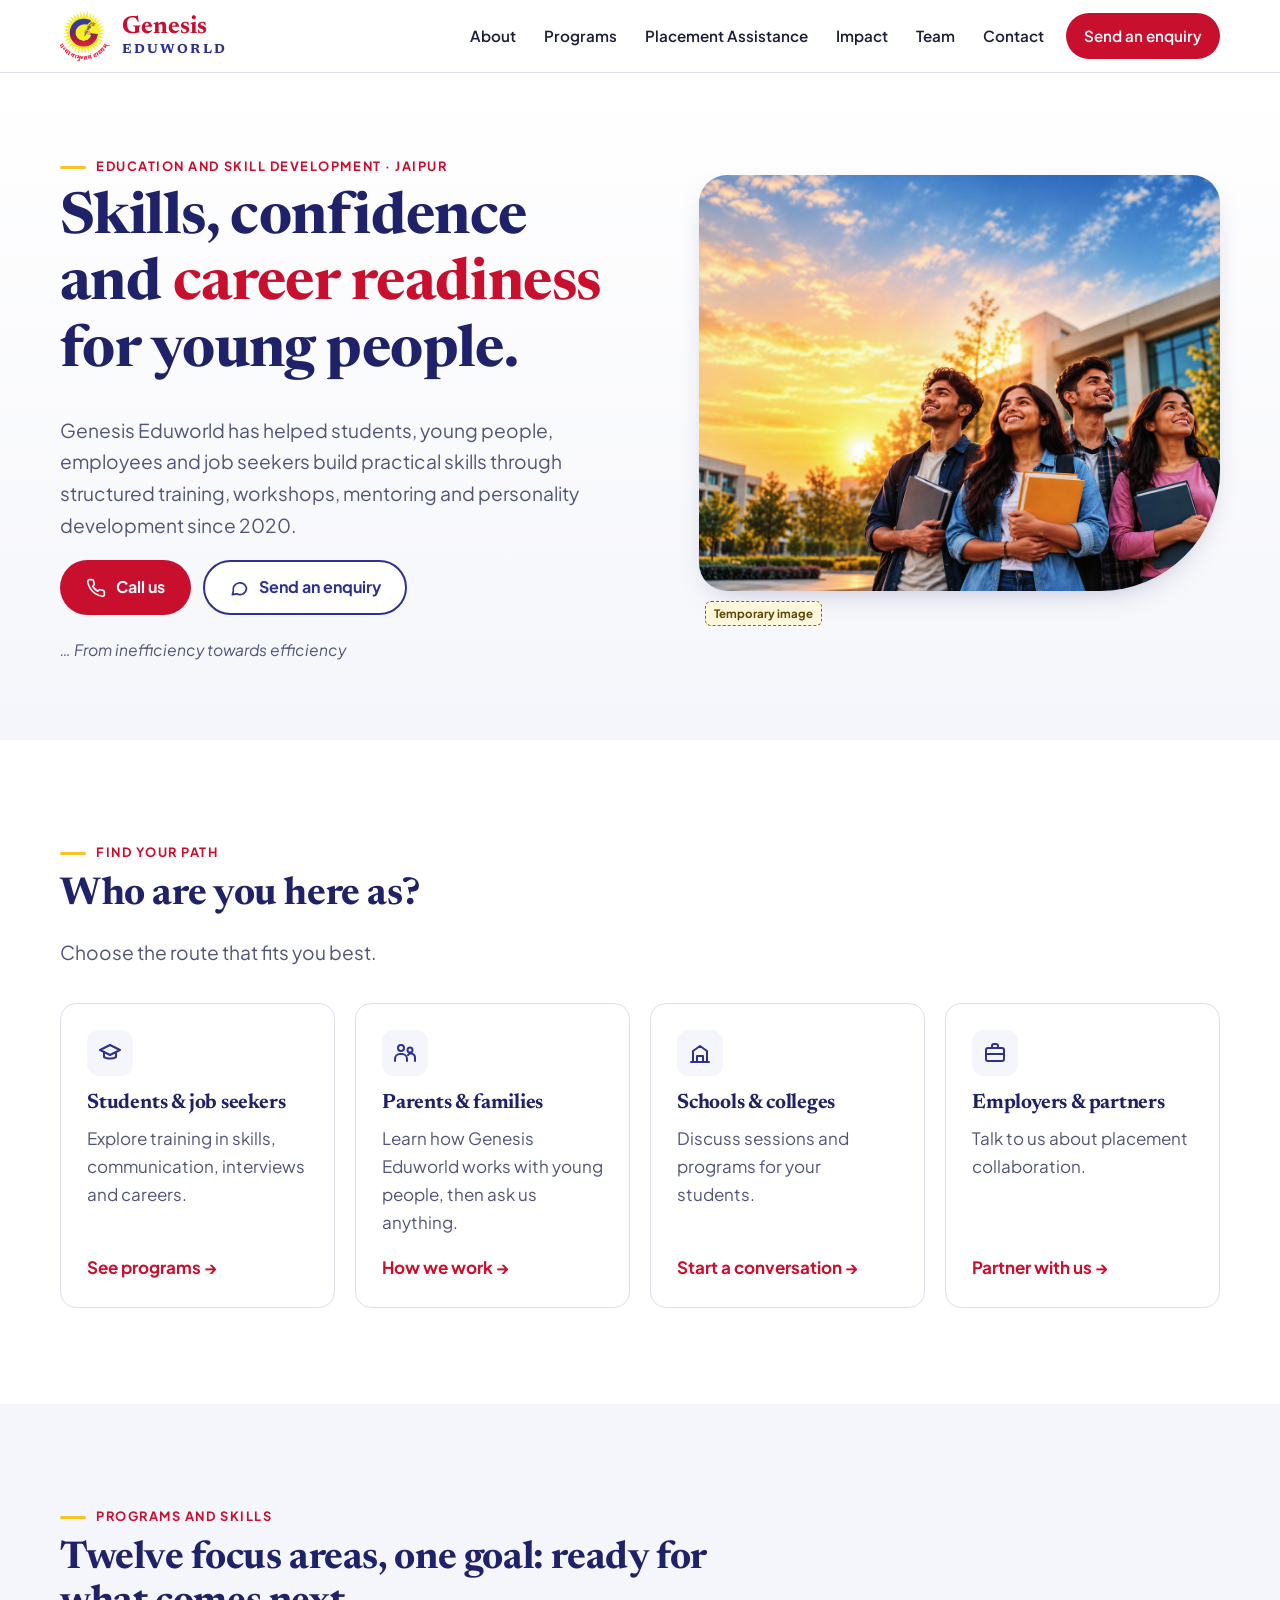
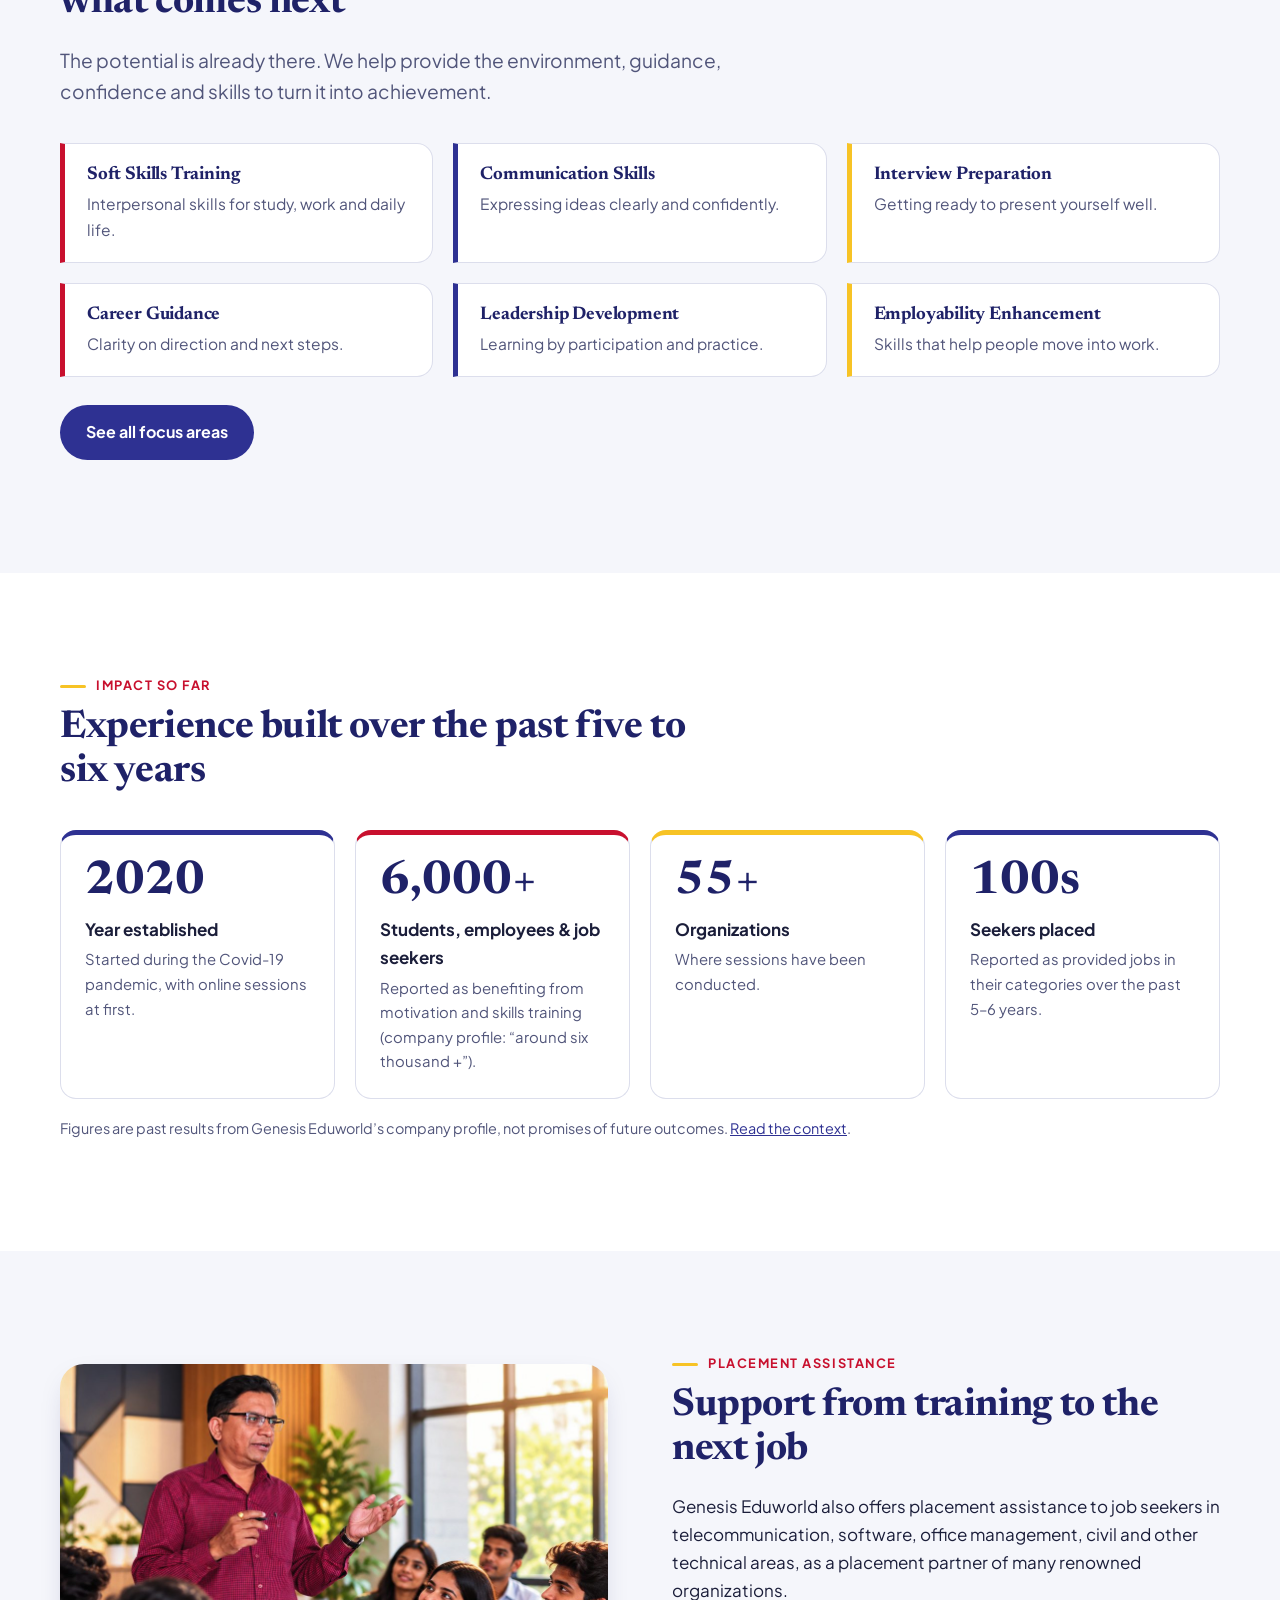
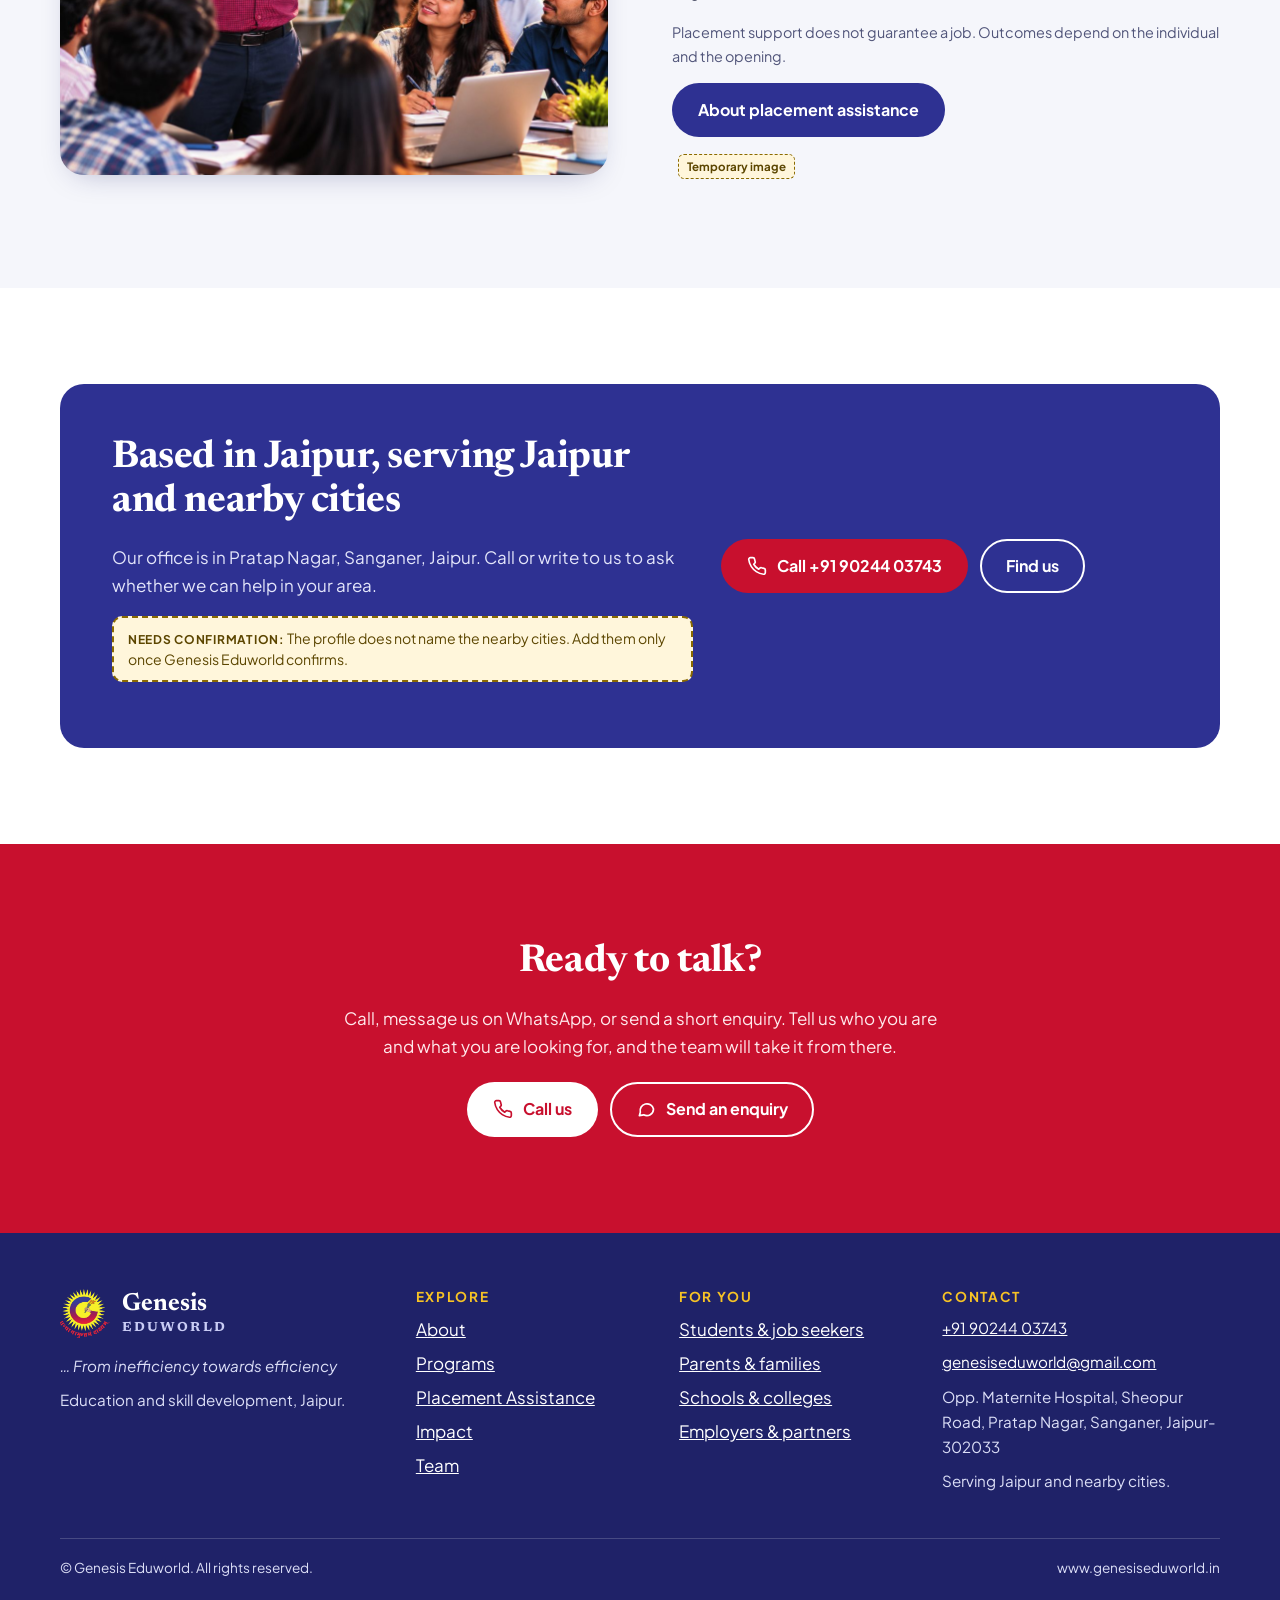
==== index.html @ 2083a204 "Add files via upload" ====
<!doctype html>
<html lang="en">
<head>
<meta charset="utf-8">
<meta name="viewport" content="width=device-width,initial-scale=1">
<title>Genesis Eduworld — Education and skill development in Jaipur</title>
<meta name="description" content="Genesis Eduworld offers skill development, soft skills, career guidance and placement assistance for students and job seekers in Jaipur and nearby cities.">
<meta name="theme-color" content="#2E3192">
<link rel="icon" href="assets/favicon.png">
<link rel="preconnect" href="https://fonts.googleapis.com"><link rel="preconnect" href="https://fonts.gstatic.com" crossorigin>
<link href="https://fonts.googleapis.com/css2?family=Newsreader:opsz,wght@6..72,600;6..72,700&family=Plus+Jakarta+Sans:wght@400;500;600;700&display=swap" rel="stylesheet">
<link rel="stylesheet" href="css/style.css">
</head>
<body>
<a class="skip" href="#main">Skip to main content</a>
<header class="site-header">
<div class="wrap bar">
<a class="brand" href="index.html" aria-label="Genesis Eduworld, home"><img src="assets/logo-sm.png" width="50" height="50" alt=""><span class="brand-text"><b>Genesis</b><span>EDUWORLD</span></span></a>
<button class="menu-btn" type="button" aria-expanded="false" aria-controls="site-nav"><span class="bars" aria-hidden="true"></span><span class="lbl">Menu</span></button>
<nav class="nav" id="site-nav" aria-label="Main"><ul><li><a href="about.html">About</a></li><li><a href="programs.html">Programs</a></li><li><a href="placement.html">Placement Assistance</a></li><li><a href="impact.html">Impact</a></li><li><a href="team.html">Team</a></li><li><a href="contact.html">Contact</a></li><li class="nav-cta"><a href="contact.html#enquiry">Send an enquiry</a></li></ul></nav>
</div>
</header>
<main id="main">

<section class="hero"><div class="wrap hero-grid">
<div>
<span class="eyebrow">Education and skill development · Jaipur</span>
<h1>Skills, confidence and <em>career readiness</em> for young people.</h1>
<p class="lead">Genesis Eduworld has helped students, young people, employees and job seekers build practical skills through structured training, workshops, mentoring and personality development since 2020.</p>
<div class="actions"><a class="btn btn-primary" href="tel:+919024403743"><svg viewBox="0 0 24 24" fill="none" stroke="currentColor" stroke-width="2" stroke-linecap="round" stroke-linejoin="round" aria-hidden="true"><path d="M22 16.9v3a2 2 0 0 1-2.2 2 19.8 19.8 0 0 1-8.6-3.1 19.5 19.5 0 0 1-6-6A19.8 19.8 0 0 1 2.1 4.2 2 2 0 0 1 4.1 2h3a2 2 0 0 1 2 1.7c.1 1 .4 1.9.7 2.8a2 2 0 0 1-.5 2.1L8.1 9.9a16 16 0 0 0 6 6l1.3-1.3a2 2 0 0 1 2.1-.4c.9.3 1.8.6 2.8.7a2 2 0 0 1 1.7 2z"/></svg>Call us</a><a class="btn btn-wa" data-whatsapp hidden href="#"><svg viewBox="0 0 24 24" fill="none" stroke="currentColor" stroke-width="2" stroke-linecap="round" stroke-linejoin="round" aria-hidden="true"><path d="M3 21l1.7-5.1A8.5 8.5 0 1 1 8 19.3L3 21z"/><path d="M9 10c0 3 2.5 5 5 5l1.2-1.4-2-1-.8.8c-.9-.4-1.6-1.100-2-2l.8-.8-1-2z"/></svg>WhatsApp us</a><a class="btn btn-outline" href="contact.html#enquiry"><svg viewBox="0 0 24 24" fill="none" stroke="currentColor" stroke-width="2" stroke-linecap="round" stroke-linejoin="round" aria-hidden="true"><path d="M21 12a8 8 0 0 1-11.800 7L4 20l1.200-4.200A8 8 0 1 1 21 12z"/></svg>Send an enquiry</a></div>
<p class="tagline">… From inefficiency towards efficiency</p>
</div>
<div class="hero-photo"><img src="assets/hero-students.jpg" width="1200" height="960" alt="Four smiling students holding books and looking ahead in warm evening light outside a campus building." fetchpriority="high">
<p class="photo-note"><span class="tag-temp">Temporary image</span></p></div>
</div></section>

<section aria-labelledby="path-h"><div class="wrap">
<div class="sec-head"><span class="eyebrow">Find your path</span><h2 id="path-h">Who are you here as?</h2><p class="lead">Choose the route that fits you best.</p></div>
<div class="grid g4">
<a class="card path" href="programs.html"><span class="ico"><svg viewBox="0 0 24 24" fill="none" stroke="currentColor" stroke-width="2" stroke-linecap="round" stroke-linejoin="round" aria-hidden="true"><path d="m2 9 10-5 10 5-10 5z"/><path d="M6 11v5c2 2 10 2 12 0v-5"/></svg></span><h3>Students &amp; job seekers</h3><p>Explore training in skills, communication, interviews and careers.</p><span class="go">See programs →</span></a>
<a class="card path" href="about.html"><span class="ico"><svg viewBox="0 0 24 24" fill="none" stroke="currentColor" stroke-width="2" stroke-linecap="round" stroke-linejoin="round" aria-hidden="true"><circle cx="8" cy="7" r="3"/><circle cx="17" cy="9" r="2.500"/><path d="M2 20v-2a5 5 0 0 1 5-5h2a5 5 0 0 1 5 5v2M15 14a4 4 0 0 1 7 3v3"/></svg></span><h3>Parents &amp; families</h3><p>Learn how Genesis Eduworld works with young people, then ask us anything.</p><span class="go">How we work →</span></a>
<a class="card path" href="contact.html?as=institution#enquiry"><span class="ico"><svg viewBox="0 0 24 24" fill="none" stroke="currentColor" stroke-width="2" stroke-linecap="round" stroke-linejoin="round" aria-hidden="true"><path d="M3 21h18M5 21V10l7-5 7 5v11M9 21v-6h6v6"/></svg></span><h3>Schools &amp; colleges</h3><p>Discuss sessions and programs for your students.</p><span class="go">Start a conversation →</span></a>
<a class="card path" href="placement.html#employers"><span class="ico"><svg viewBox="0 0 24 24" fill="none" stroke="currentColor" stroke-width="2" stroke-linecap="round" stroke-linejoin="round" aria-hidden="true"><rect x="3" y="7" width="18" height="13" rx="2"/><path d="M9 7V5a2 2 0 0 1 2-2h2a2 2 0 0 1 2 2v2M3 13h18"/></svg></span><h3>Employers &amp; partners</h3><p>Talk to us about placement collaboration.</p><span class="go">Partner with us →</span></a>
</div></div></section>

<section class="tint" aria-labelledby="focus-h"><div class="wrap">
<div class="sec-head"><span class="eyebrow">Programs and skills</span><h2 id="focus-h">Twelve focus areas, one goal: ready for what comes next</h2><p class="lead">The potential is already there. We help provide the environment, guidance, confidence and skills to turn it into achievement.</p></div>
<div class="grid g3">
<div class="focus-tile"><h3>Soft Skills Training</h3><p>Interpersonal skills for study, work and daily life.</p></div>
<div class="focus-tile"><h3>Communication Skills</h3><p>Expressing ideas clearly and confidently.</p></div>
<div class="focus-tile"><h3>Interview Preparation</h3><p>Getting ready to present yourself well.</p></div>
<div class="focus-tile"><h3>Career Guidance</h3><p>Clarity on direction and next steps.</p></div>
<div class="focus-tile"><h3>Leadership Development</h3><p>Learning by participation and practice.</p></div>
<div class="focus-tile"><h3>Employability Enhancement</h3><p>Skills that help people move into work.</p></div>
</div>
<p style="margin-top:28px"><a class="btn btn-blue" href="programs.html">See all focus areas</a></p>
</div></section>

<section aria-labelledby="imp-h"><div class="wrap">
<div class="sec-head"><span class="eyebrow">Impact so far</span><h2 id="imp-h">Experience built over the past five to six years</h2></div>
<div class="stats">
<div class="stat"><div class="num">2020</div><p class="lbl">Year established</p><p class="ctx">Started during the Covid-19 pandemic, with online sessions at first.</p></div>
<div class="stat"><div class="num">6,000+</div><p class="lbl">Students, employees &amp; job seekers</p><p class="ctx">Reported as benefiting from motivation and skills training (company profile: “around six thousand +”).</p></div>
<div class="stat"><div class="num">55+</div><p class="lbl">Organizations</p><p class="ctx">Where sessions have been conducted.</p></div>
<div class="stat"><div class="num">100s</div><p class="lbl">Seekers placed</p><p class="ctx">Reported as provided jobs in their categories over the past 5–6 years.</p></div>
</div>
<p class="fine" style="margin-top:18px">Figures are past results from Genesis Eduworld’s company profile, not promises of future outcomes. <a href="impact.html">Read the context</a>.</p>
</div></section>

<section class="tint" aria-labelledby="pl-h"><div class="wrap split">
<img src="assets/workshop.jpg" width="1100" height="1100" style="aspect-ratio:4/3" loading="lazy" alt="A trainer in a maroon shirt speaking to a seated group of students working on laptops and notebooks during a workshop.">
<div><span class="eyebrow">Placement assistance</span><h2 id="pl-h">Support from training to the next job</h2>
<p>Genesis Eduworld also offers placement assistance to job seekers in telecommunication, software, office management, civil and other technical areas, as a placement partner of many renowned organizations.</p>
<p class="fine">Placement support does not guarantee a job. Outcomes depend on the individual and the opening.</p>
<p><a class="btn btn-blue" href="placement.html">About placement assistance</a> </p>
<p class="photo-note"><span class="tag-temp">Temporary image</span></p></div>
</div></section>

<section aria-labelledby="area-h"><div class="wrap"><div class="band">
<div><h2 id="area-h">Based in Jaipur, serving Jaipur and nearby cities</h2><p>Our office is in Pratap Nagar, Sanganer, Jaipur. Call or write to us to ask whether we can help in your area.</p>
<p class="flag" role="note"><b>Needs confirmation:</b> The profile does not name the nearby cities. Add them only once Genesis Eduworld confirms.</p></div>
<div class="actions"><a class="btn btn-primary" href="tel:+919024403743"><svg viewBox="0 0 24 24" fill="none" stroke="currentColor" stroke-width="2" stroke-linecap="round" stroke-linejoin="round" aria-hidden="true"><path d="M22 16.9v3a2 2 0 0 1-2.2 2 19.8 19.8 0 0 1-8.6-3.1 19.5 19.5 0 0 1-6-6A19.8 19.8 0 0 1 2.1 4.2 2 2 0 0 1 4.1 2h3a2 2 0 0 1 2 1.7c.1 1 .4 1.9.7 2.8a2 2 0 0 1-.5 2.1L8.1 9.9a16 16 0 0 0 6 6l1.3-1.3a2 2 0 0 1 2.1-.4c.9.3 1.8.6 2.8.7a2 2 0 0 1 1.7 2z"/></svg>Call +91 90244 03743</a><a class="btn btn-outline" style="background:transparent;color:#fff;border-color:#fff" href="contact.html">Find us</a></div>
</div></div></section>
<section class="cta" aria-labelledby="cta-h"><div class="wrap"><h2 id="cta-h">Ready to talk?</h2><p>Call, message us on WhatsApp, or send a short enquiry. Tell us who you are and what you are looking for, and the team will take it from there.</p>
<div class="actions"><a class="btn btn-primary" href="tel:+919024403743"><svg viewBox="0 0 24 24" fill="none" stroke="currentColor" stroke-width="2" stroke-linecap="round" stroke-linejoin="round" aria-hidden="true"><path d="M22 16.9v3a2 2 0 0 1-2.2 2 19.8 19.8 0 0 1-8.6-3.1 19.5 19.5 0 0 1-6-6A19.8 19.8 0 0 1 2.1 4.2 2 2 0 0 1 4.1 2h3a2 2 0 0 1 2 1.7c.1 1 .4 1.9.7 2.8a2 2 0 0 1-.5 2.1L8.1 9.9a16 16 0 0 0 6 6l1.3-1.3a2 2 0 0 1 2.1-.4c.9.3 1.8.6 2.8.7a2 2 0 0 1 1.7 2z"/></svg>Call us</a><a class="btn btn-wa" data-whatsapp hidden href="#"><svg viewBox="0 0 24 24" fill="none" stroke="currentColor" stroke-width="2" stroke-linecap="round" stroke-linejoin="round" aria-hidden="true"><path d="M3 21l1.7-5.1A8.5 8.5 0 1 1 8 19.3L3 21z"/><path d="M9 10c0 3 2.5 5 5 5l1.2-1.4-2-1-.8.8c-.9-.4-1.6-1.100-2-2l.8-.8-1-2z"/></svg>WhatsApp us</a><a class="btn btn-outline" href="contact.html#enquiry"><svg viewBox="0 0 24 24" fill="none" stroke="currentColor" stroke-width="2" stroke-linecap="round" stroke-linejoin="round" aria-hidden="true"><path d="M21 12a8 8 0 0 1-11.800 7L4 20l1.200-4.200A8 8 0 1 1 21 12z"/></svg>Send an enquiry</a></div></div></section></main>
<footer class="site-footer"><div class="wrap">
<div class="foot">
<div><a class="brand" href="index.html" aria-label="Genesis Eduworld, home"><img src="assets/logo-sm.png" width="50" height="50" alt=""><span class="brand-text"><b>Genesis</b><span>EDUWORLD</span></span></a>
<p style="margin-top:14px"><em>… From inefficiency towards efficiency</em></p><p>Education and skill development, Jaipur.</p></div>
<div><h2>Explore</h2><ul><li><a href="about.html">About</a></li><li><a href="programs.html">Programs</a></li><li><a href="placement.html">Placement Assistance</a></li><li><a href="impact.html">Impact</a></li><li><a href="team.html">Team</a></li></ul></div>
<div><h2>For you</h2><ul><li><a href="programs.html">Students &amp; job seekers</a></li><li><a href="contact.html?as=parent#enquiry">Parents &amp; families</a></li><li><a href="contact.html?as=institution#enquiry">Schools &amp; colleges</a></li><li><a href="placement.html#employers">Employers &amp; partners</a></li></ul></div>
<div><h2>Contact</h2>
<p><a href="tel:+919024403743">+91 90244 03743</a></p><p><a href="mailto:genesiseduworld@gmail.com">genesiseduworld@gmail.com</a></p>
<p>Opp. Maternite Hospital, Sheopur Road, Pratap Nagar, Sanganer, Jaipur-302033</p>
<p>Serving Jaipur and nearby cities.</p></div>
</div>
<div class="copy"><span>© Genesis Eduworld. All rights reserved.</span><span>www.genesiseduworld.in</span></div>
</div></footer>
<div class="mbar" role="group" aria-label="Quick contact">
<a class="btn btn-primary" href="tel:+919024403743"><svg viewBox="0 0 24 24" fill="none" stroke="currentColor" stroke-width="2" stroke-linecap="round" stroke-linejoin="round" aria-hidden="true"><path d="M22 16.9v3a2 2 0 0 1-2.2 2 19.8 19.8 0 0 1-8.6-3.1 19.5 19.5 0 0 1-6-6A19.8 19.8 0 0 1 2.1 4.2 2 2 0 0 1 4.1 2h3a2 2 0 0 1 2 1.7c.1 1 .4 1.9.7 2.8a2 2 0 0 1-.5 2.1L8.1 9.9a16 16 0 0 0 6 6l1.3-1.3a2 2 0 0 1 2.1-.4c.9.3 1.8.6 2.8.7a2 2 0 0 1 1.7 2z"/></svg>Call</a>
<a class="btn btn-wa" data-whatsapp hidden href="#"><svg viewBox="0 0 24 24" fill="none" stroke="currentColor" stroke-width="2" stroke-linecap="round" stroke-linejoin="round" aria-hidden="true"><path d="M3 21l1.7-5.1A8.5 8.5 0 1 1 8 19.3L3 21z"/><path d="M9 10c0 3 2.5 5 5 5l1.2-1.4-2-1-.8.8c-.9-.4-1.6-1.100-2-2l.8-.8-1-2z"/></svg>WhatsApp</a>
<a class="btn btn-blue" href="contact.html#enquiry"><svg viewBox="0 0 24 24" fill="none" stroke="currentColor" stroke-width="2" stroke-linecap="round" stroke-linejoin="round" aria-hidden="true"><path d="M21 12a8 8 0 0 1-11.800 7L4 20l1.200-4.200A8 8 0 1 1 21 12z"/></svg>Enquire</a>
</div>
<script src="js/config.js"></script>
<script src="js/main.js"></script>
</body>
</html>
---- css/style.css ----
/* Genesis Eduworld — site styles */
:root{
  --red:#C8102E;        /* actions / emphasis (white text passes AA) */
  --red-dark:#A50D26;
  --blue:#2E3192;       /* structure */
  --blue-dark:#1F2268;
  --yellow:#F7C325;     /* sparing highlights */
  --ink:#1B1E3A;
  --muted:#51557A;
  --bg:#FFFFFF;
  --tint:#F5F6FB;
  --line:#DCDEEC;
  --radius:16px;
  --shadow:0 10px 30px -14px rgba(31,34,104,.35);
  --font:"Plus Jakarta Sans",system-ui,-apple-system,"Segoe UI",Roboto,Arial,sans-serif;
  --serif:"Newsreader","Times New Roman",Georgia,serif;
}
*,*::before,*::after{box-sizing:border-box}
html{scroll-behavior:smooth;-webkit-text-size-adjust:100%}
body{margin:0;font-family:var(--font);color:var(--ink);background:var(--bg);line-height:1.65;font-size:1.0625rem}
img{max-width:100%;display:block}
a{color:var(--blue)}
a:hover{color:var(--red)}
:focus-visible{outline:3px solid var(--blue);outline-offset:3px;border-radius:4px}
.on-dark :focus-visible,.hero-dark :focus-visible{outline-color:var(--yellow)}
.skip{position:absolute;left:-999px;top:8px;background:var(--blue);color:#fff;padding:10px 16px;border-radius:8px;z-index:100}
.skip:focus{left:8px}
.wrap{width:min(1160px,100% - 40px);margin-inline:auto}
.narrow{width:min(760px,100% - 40px);margin-inline:auto}
h1,h2,h3{font-family:var(--serif);line-height:1.15;margin:0 0 .5em;color:var(--blue-dark);letter-spacing:-.01em}
h1{font-size:clamp(2.25rem,5.2vw,3.6rem);font-weight:700}
h2{font-size:clamp(1.75rem,3.4vw,2.4rem);font-weight:700}
h3{font-size:1.3rem;font-weight:700}
p{margin:0 0 1em}
.eyebrow{display:inline-block;font-size:.8rem;font-weight:700;letter-spacing:.12em;text-transform:uppercase;color:var(--red);margin-bottom:.8em}
.eyebrow::before{content:"";display:inline-block;width:26px;height:3px;background:var(--yellow);vertical-align:middle;margin-right:10px;border-radius:2px}
.lead{font-size:1.2rem;color:var(--muted)}
section{padding:clamp(56px,8vw,96px) 0}
.tint{background:var(--tint)}
.sec-head{max-width:680px;margin-bottom:2.2rem}

/* header */
.site-header{position:sticky;top:0;z-index:50;background:rgba(255,255,255,.96);backdrop-filter:blur(8px);border-bottom:1px solid var(--line)}
.bar{display:flex;align-items:center;justify-content:space-between;gap:16px;min-height:72px}
.brand{display:flex;align-items:center;gap:12px;text-decoration:none;color:inherit}
.brand img{width:50px;height:50px;object-fit:contain}
.brand-text{display:flex;flex-direction:column;line-height:1}
.brand-text b{font-family:var(--serif);font-size:1.55rem;color:var(--red);font-weight:700}
.brand-text span{font-family:var(--serif);font-size:.82rem;letter-spacing:.16em;color:var(--blue);font-weight:700;margin-top:3px}
.nav ul{display:flex;gap:4px;list-style:none;margin:0;padding:0;align-items:center}
.nav a{display:block;padding:10px 12px;text-decoration:none;color:var(--ink);font-weight:600;font-size:.95rem;border-radius:8px}
.nav a:hover{background:var(--tint);color:var(--blue)}
.nav a[aria-current="page"]{color:var(--blue);box-shadow:inset 0 -3px 0 var(--yellow);border-radius:0}
.nav .nav-cta a{background:var(--red);color:#fff;margin-left:6px;border-radius:999px;padding:10px 18px}
.nav .nav-cta a:hover{background:var(--red-dark);color:#fff}
.menu-btn{display:none;align-items:center;gap:8px;background:#fff;border:2px solid var(--blue);color:var(--blue);font:inherit;font-weight:700;padding:8px 14px;border-radius:10px;cursor:pointer;min-height:44px}
.menu-btn .bars{width:18px;height:12px;border-block:2px solid currentColor;position:relative}
.menu-btn .bars::after{content:"";position:absolute;left:0;right:0;top:3px;height:2px;background:currentColor}
@media (max-width:960px){
  .menu-btn{display:inline-flex}
  .nav{position:absolute;left:0;right:0;top:100%;background:#fff;border-bottom:1px solid var(--line);box-shadow:var(--shadow);display:none;padding:10px 20px 20px}
  .nav.open{display:block}
  .nav ul{flex-direction:column;align-items:stretch;gap:2px}
  .nav a{padding:14px 12px;font-size:1.05rem}
  .nav a[aria-current="page"]{box-shadow:none;background:var(--tint)}
  .nav .nav-cta a{margin:8px 0 0;text-align:center}
}

/* buttons */
.btn{display:inline-flex;align-items:center;justify-content:center;gap:10px;min-height:48px;padding:12px 24px;border-radius:999px;font:inherit;font-weight:700;font-size:1rem;text-decoration:none;border:2px solid transparent;cursor:pointer;transition:transform .15s,background .15s}
.btn svg{width:20px;height:20px;flex:none}
.btn-primary{background:var(--red);color:#fff}
.btn-primary:hover{background:var(--red-dark);color:#fff}
.btn-blue{background:var(--blue);color:#fff}
.btn-blue:hover{background:var(--blue-dark);color:#fff}
.btn-outline{background:#fff;color:var(--blue);border-color:var(--blue)}
.btn-outline:hover{background:var(--blue);color:#fff}
.btn-wa{background:#fff;color:#0B6B3A;border-color:#0B6B3A}
.btn-wa:hover{background:#0B6B3A;color:#fff}
.btn-sm{min-height:44px;padding:8px 18px;font-size:.95rem}
.actions{display:flex;flex-wrap:wrap;gap:12px}
@media (prefers-reduced-motion:no-preference){.btn:hover{transform:translateY(-2px)}}
[data-whatsapp][hidden]{display:none!important}

/* hero */
.hero{padding:clamp(40px,6vw,80px) 0 clamp(48px,6vw,88px);background:linear-gradient(180deg,#fff 0%,var(--tint) 100%)}
.hero-grid{display:grid;grid-template-columns:1.05fr .95fr;gap:clamp(28px,5vw,64px);align-items:center}
.hero h1 em{font-style:normal;color:var(--red)}
.hero .tagline{font-style:italic;color:var(--muted);margin:1.4rem 0 0;font-size:.98rem}
.hero-photo{position:relative}
.hero-photo img{border-radius:28px 28px 120px 28px;aspect-ratio:5/4;object-fit:cover;width:100%;box-shadow:var(--shadow)}
.hero-photo::before{content:"";position:absolute;inset:auto auto -14px -14px;width:42%;height:42%;border-radius:24px;background:var(--blue);z-index:-1}
.photo-note{font-size:.78rem;color:var(--muted);margin-top:.6rem}
@media (max-width:860px){.hero-grid{grid-template-columns:1fr}.hero-photo{order:-1}.hero-photo img{aspect-ratio:16/10;border-radius:22px 22px 70px 22px}}
.page-hero{padding:clamp(44px,6vw,80px) 0 clamp(36px,5vw,56px);background:var(--blue);color:#fff;position:relative;overflow:hidden}
.page-hero h1{color:#fff;margin-bottom:.4em}
.page-hero .lead{color:#E3E5FA;max-width:680px}
.page-hero .eyebrow{color:var(--yellow)}
.page-hero::after{content:"";position:absolute;right:-60px;top:-60px;width:260px;height:260px;border-radius:50%;background:var(--red);opacity:.9}
.page-hero .wrap{position:relative;z-index:1}

/* cards */
.grid{display:grid;gap:20px}
.g2{grid-template-columns:repeat(2,1fr)}
.g3{grid-template-columns:repeat(3,1fr)}
.g4{grid-template-columns:repeat(4,1fr)}
@media (max-width:980px){.g4{grid-template-columns:repeat(2,1fr)}.g3{grid-template-columns:repeat(2,1fr)}}
@media (max-width:640px){.g2,.g3,.g4{grid-template-columns:1fr}}
.card{background:#fff;border:1px solid var(--line);border-radius:var(--radius);padding:26px;display:flex;flex-direction:column;height:100%}
.card h3{margin-bottom:.35em}
.card p{color:var(--muted)}
.card .more{margin-top:auto;font-weight:700;text-decoration:none;display:inline-flex;gap:6px;align-items:center}
.card .more:hover{text-decoration:underline}
.path{text-decoration:none;color:inherit;transition:border-color .15s,box-shadow .15s}
.path:hover{border-color:var(--blue);box-shadow:var(--shadow);color:inherit}
.path .ico{width:46px;height:46px;border-radius:12px;background:var(--tint);color:var(--blue);display:grid;place-items:center;margin-bottom:16px}
.path .ico svg{width:24px;height:24px}
.path .go{margin-top:auto;color:var(--red);font-weight:700}
.focus-tile{border-left:5px solid var(--red);padding:20px 22px;background:#fff;border-radius:0 var(--radius) var(--radius) 0;border-top:1px solid var(--line);border-right:1px solid var(--line);border-bottom:1px solid var(--line)}
.focus-tile:nth-child(3n+2){border-left-color:var(--blue)}
.focus-tile:nth-child(3n){border-left-color:var(--yellow)}
.focus-tile h3{font-size:1.15rem;margin-bottom:.3em}
.focus-tile p{margin:0;color:var(--muted);font-size:.97rem}

/* stats */
.stats{display:grid;grid-template-columns:repeat(4,1fr);gap:20px}
@media (max-width:980px){.stats{grid-template-columns:repeat(2,1fr)}}
@media (max-width:560px){.stats{grid-template-columns:1fr}}
.stat{background:#fff;border:1px solid var(--line);border-radius:var(--radius);padding:24px;border-top:5px solid var(--blue)}
.stat:nth-child(2){border-top-color:var(--red)}
.stat:nth-child(3){border-top-color:var(--yellow)}
.stat .num{font-family:var(--serif);font-size:2.9rem;font-weight:700;color:var(--blue-dark);line-height:1}
.stat .lbl{font-weight:700;margin:.6rem 0 .3rem}
.stat .ctx{font-size:.93rem;color:var(--muted);margin:0}
.fine{font-size:.9rem;color:var(--muted)}

/* split */
.split{display:grid;grid-template-columns:1fr 1fr;gap:clamp(28px,5vw,64px);align-items:center}
.split img{border-radius:24px;box-shadow:var(--shadow);width:100%;object-fit:cover}
@media (max-width:860px){.split{grid-template-columns:1fr}}
.ticks{list-style:none;padding:0;margin:0 0 1.4rem;display:grid;gap:10px}
.ticks li{padding-left:34px;position:relative}
.ticks li::before{content:"";position:absolute;left:0;top:.2em;width:22px;height:22px;border-radius:50%;background:var(--red)}
.ticks li::after{content:"";position:absolute;left:7px;top:.5em;width:8px;height:4px;border-left:2px solid #fff;border-bottom:2px solid #fff;transform:rotate(-45deg)}
.chips{display:flex;flex-wrap:wrap;gap:8px;list-style:none;padding:0;margin:0 0 1.4rem}
.chips li{background:#fff;border:1px solid var(--line);padding:6px 14px;border-radius:999px;font-weight:600;font-size:.92rem;color:var(--blue-dark)}
.tint .chips li{background:#fff}
.band{background:var(--blue);color:#fff;border-radius:24px;padding:clamp(28px,5vw,52px);display:grid;grid-template-columns:1.3fr 1fr;gap:28px;align-items:center}
.band h2,.band h3{color:#fff}
.band p{color:#E3E5FA}
@media (max-width:860px){.band{grid-template-columns:1fr}}
.cta{background:var(--red);color:#fff;text-align:center}
.cta h2{color:#fff}
.cta p{color:#FFE9EC;max-width:600px;margin-inline:auto}
.cta .actions{justify-content:center;margin-top:1.4rem}
.cta .btn-primary{background:#fff;color:var(--red)}
.cta .btn-primary:hover{background:var(--yellow);color:var(--ink)}
.cta .btn-outline{background:transparent;color:#fff;border-color:#fff}
.cta .btn-outline:hover{background:#fff;color:var(--red)}
.cta .btn-wa{background:transparent;color:#fff;border-color:#fff}
.cta .btn-wa:hover{background:#fff;color:var(--red)}

/* team */
.portrait{aspect-ratio:4/5;width:100%;object-fit:cover;border-radius:14px;margin-bottom:16px;background:var(--tint)}
.ph{aspect-ratio:4/5;width:100%;border-radius:14px;margin-bottom:16px;background:linear-gradient(145deg,var(--blue),var(--blue-dark));color:#fff;display:grid;place-items:center;font-family:var(--serif);font-size:4rem;position:relative}
.ph small{position:absolute;bottom:10px;left:0;right:0;text-align:center;font-family:var(--font);font-size:.75rem;letter-spacing:.06em;color:#E3E5FA}
.role{color:var(--red);font-weight:700;font-size:.92rem;margin:-.2em 0 .8em}
.director{display:grid;grid-template-columns:300px 1fr;gap:clamp(24px,4vw,56px);align-items:start}
@media (max-width:760px){.director{grid-template-columns:1fr}.director .ph{max-width:300px}}

/* timeline */
.timeline{list-style:none;margin:0;padding:0 0 0 26px;border-left:3px solid var(--line)}
.timeline li{position:relative;padding:0 0 28px 20px}
.timeline li::before{content:"";position:absolute;left:-36px;top:.35em;width:17px;height:17px;border-radius:50%;background:var(--red);border:3px solid #fff;box-shadow:0 0 0 2px var(--red)}
.timeline b{display:block;color:var(--blue-dark)}

/* contact + form */
.contact-grid{display:grid;grid-template-columns:.9fr 1.1fr;gap:clamp(24px,4vw,56px);align-items:start}
@media (max-width:900px){.contact-grid{grid-template-columns:1fr}}
.info{list-style:none;padding:0;margin:0 0 1.6rem;display:grid;gap:18px}
.info li{display:flex;gap:14px}
.info .ico{flex:none;width:44px;height:44px;border-radius:12px;background:var(--tint);color:var(--blue);display:grid;place-items:center}
.info .ico svg{width:22px;height:22px}
.info b{display:block;font-size:.85rem;color:var(--muted);text-transform:uppercase;letter-spacing:.08em}
.info a{font-weight:700;word-break:break-word}
form.enq{background:#fff;border:1px solid var(--line);border-radius:20px;padding:clamp(20px,4vw,36px);box-shadow:var(--shadow)}
.row2{display:grid;grid-template-columns:1fr 1fr;gap:16px}
@media (max-width:600px){.row2{grid-template-columns:1fr}}
.field{margin-bottom:18px}
.field label,.field legend{display:block;font-weight:700;margin-bottom:6px;font-size:.97rem;padding:0}
.req{color:var(--red)}
.hint{display:block;font-weight:400;font-size:.88rem;color:var(--muted)}
input,select,textarea{width:100%;font:inherit;color:var(--ink);padding:12px 14px;border:2px solid #9EA2C6;border-radius:10px;background:#fff;min-height:48px}
textarea{min-height:120px;resize:vertical}
input:focus,select:focus,textarea:focus{outline:3px solid var(--blue);outline-offset:1px;border-color:var(--blue)}
.field.invalid input,.field.invalid select,.field.invalid textarea{border-color:var(--red)}
.err{display:none;color:var(--red-dark);font-weight:600;font-size:.9rem;margin-top:6px}
.err::before{content:"⚠ "}
.field.invalid .err{display:block}
.check{display:flex;gap:12px;align-items:flex-start}
.check input{width:24px;height:24px;min-height:0;margin-top:3px;flex:none;accent-color:var(--blue)}
.check label{font-weight:500;margin:0}
.status{border-radius:14px;padding:18px 20px;margin-top:18px;display:none;border:2px solid}
.status.show{display:block}
.status.ok{background:#EAF7EF;border-color:#0B6B3A;color:#0A4D2A}
.status.warn{background:#FFF6DB;border-color:#8A6A00;color:#5C4600}
.status.bad{background:#FDECEE;border-color:var(--red);color:var(--red-dark)}
.status h3{font-family:var(--font);font-size:1.05rem;margin:0 0 .3em;color:inherit}
.status p{margin:0 0 .5em}
.status a{color:inherit;font-weight:700}

/* review flags (set REVIEW_FLAGS false in js/config.js to hide) */
.flag{display:none;border:2px dashed #8A6A00;background:#FFF6DB;color:#5C4600;border-radius:10px;padding:10px 14px;font-size:.88rem;margin:14px 0;line-height:1.5}
.show-flags .flag{display:block}
.flag b{text-transform:uppercase;letter-spacing:.06em;font-size:.75rem}
.tag-temp{display:none}
.show-flags .tag-temp{display:inline-block;background:#FFF6DB;border:1px dashed #8A6A00;color:#5C4600;font-size:.72rem;font-weight:700;padding:2px 8px;border-radius:6px;margin-left:6px;vertical-align:middle}

/* footer */
.site-footer{background:var(--blue-dark);color:#DCDFF7;padding:56px 0 24px}
.site-footer a{color:#fff}
.site-footer a:hover{color:var(--yellow)}
.foot{display:grid;grid-template-columns:1.4fr 1fr 1fr 1.2fr;gap:32px}
@media (max-width:900px){.foot{grid-template-columns:1fr 1fr}}
@media (max-width:560px){.foot{grid-template-columns:1fr}}
.foot h2{font-family:var(--font);font-size:.85rem;letter-spacing:.12em;text-transform:uppercase;color:var(--yellow);margin-bottom:.8em}
.foot ul{list-style:none;margin:0;padding:0;display:grid;gap:6px}
.foot p{margin:0 0 .6em;font-size:.95rem}
.foot .brand-text b{color:#fff}.foot .brand-text span{color:#C9CCF5}
.copy{border-top:1px solid rgba(255,255,255,.18);margin-top:36px;padding-top:18px;font-size:.85rem;display:flex;flex-wrap:wrap;gap:8px 24px;justify-content:space-between}

/* mobile contact bar */
.mbar{display:none}
@media (max-width:640px){
  .mbar{display:grid;grid-auto-flow:column;grid-auto-columns:1fr;gap:8px;position:fixed;left:0;right:0;bottom:0;background:#fff;border-top:1px solid var(--line);padding:8px 10px calc(8px + env(safe-area-inset-bottom));z-index:40}
  .mbar .btn{min-height:46px;padding:8px 10px;font-size:.92rem}
  body{padding-bottom:70px}
}
@media (prefers-reduced-motion:reduce){*{animation:none!important;transition:none!important;scroll-behavior:auto!important}}
.sr{position:absolute;left:-999px;width:1px;height:1px;overflow:hidden}
.wa-on [data-wa-off]{display:none}
img{height:auto}
.band .flag,.band .flag b,.cta .flag{color:#5C4600}
.band .flag p{color:#5C4600}
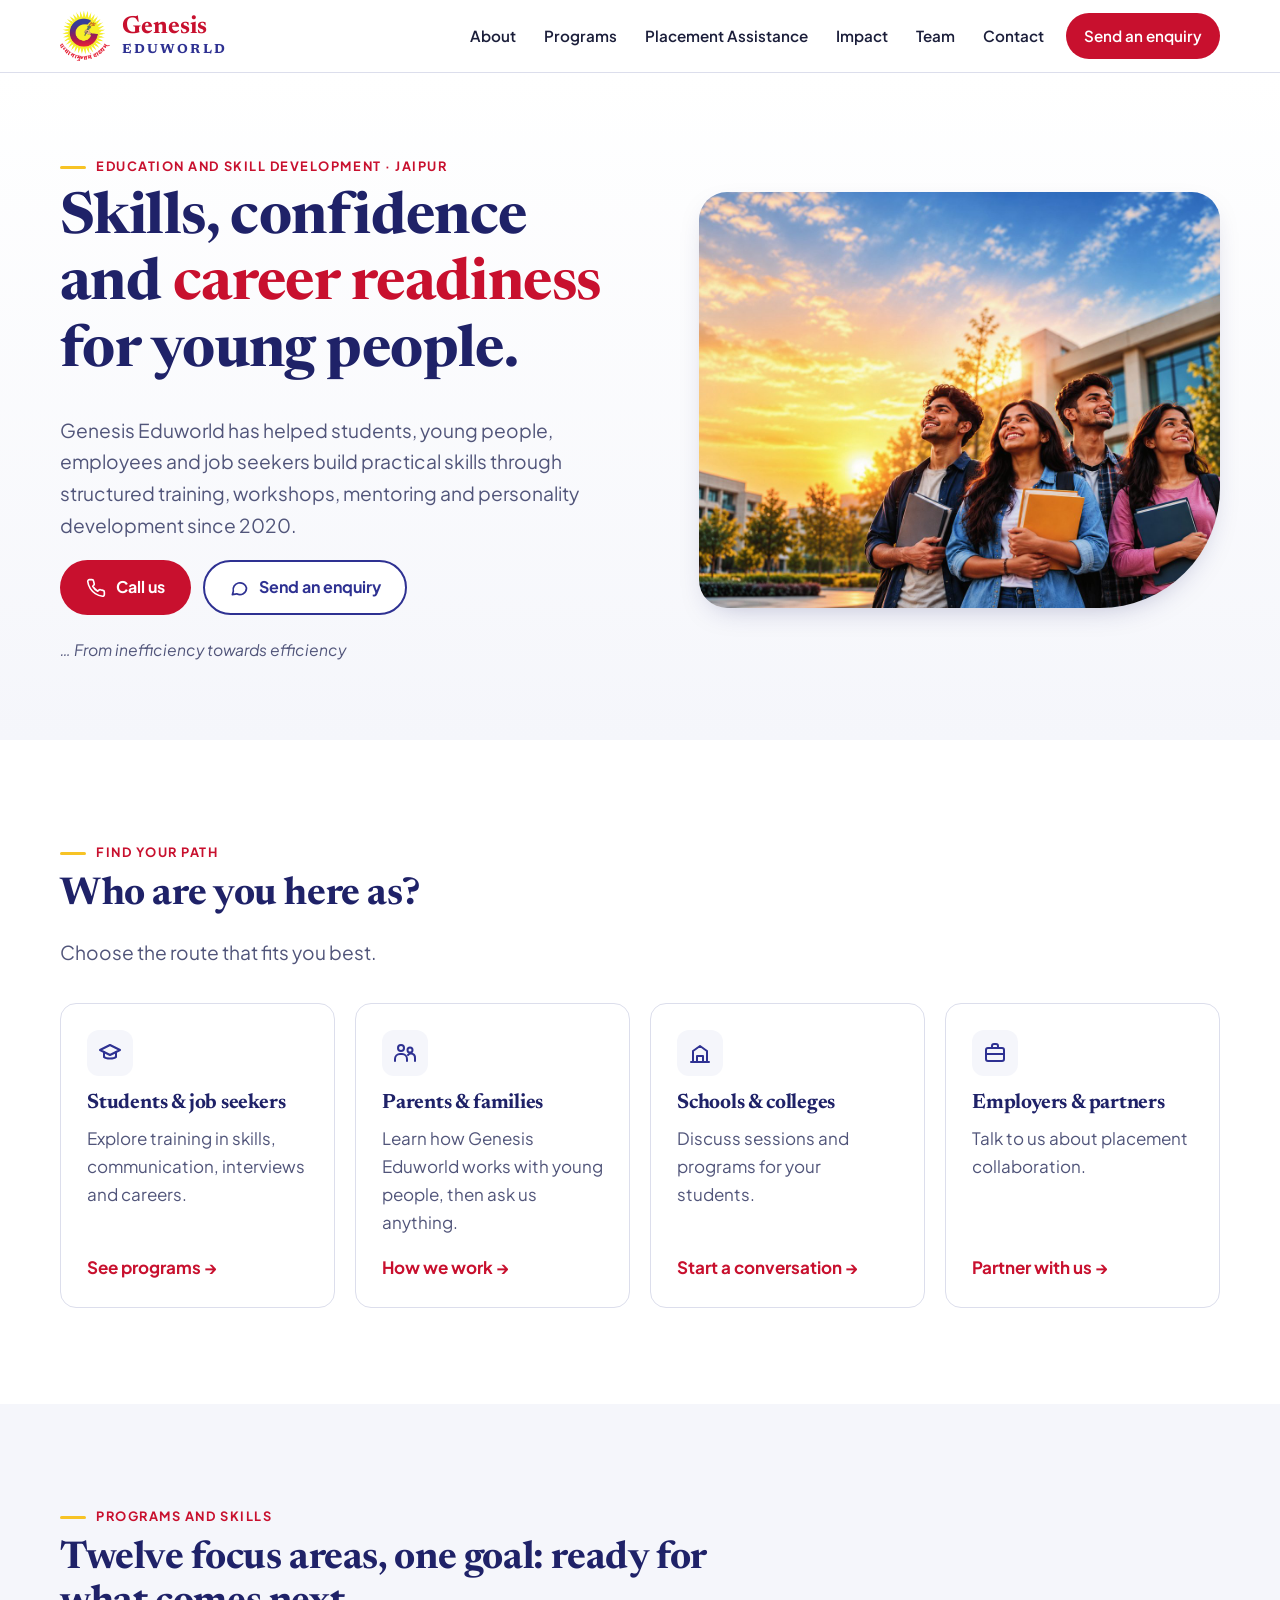
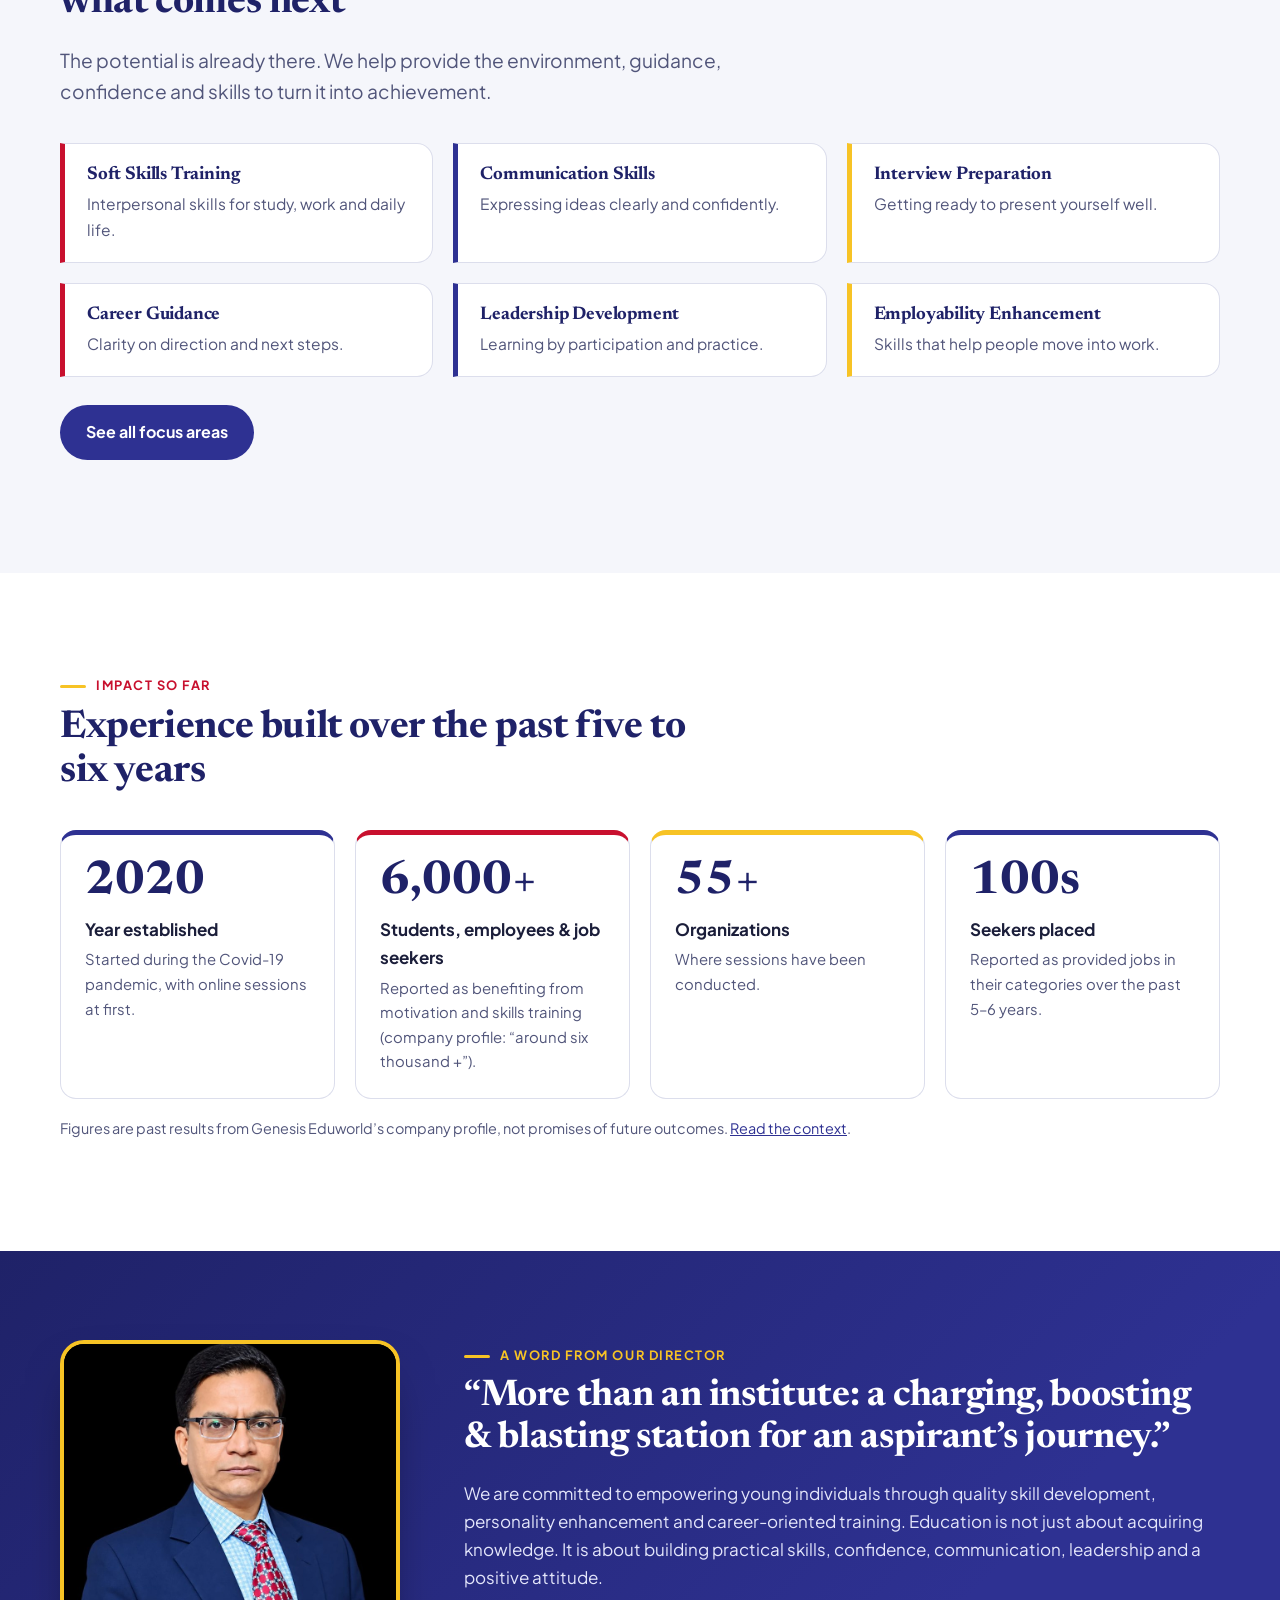
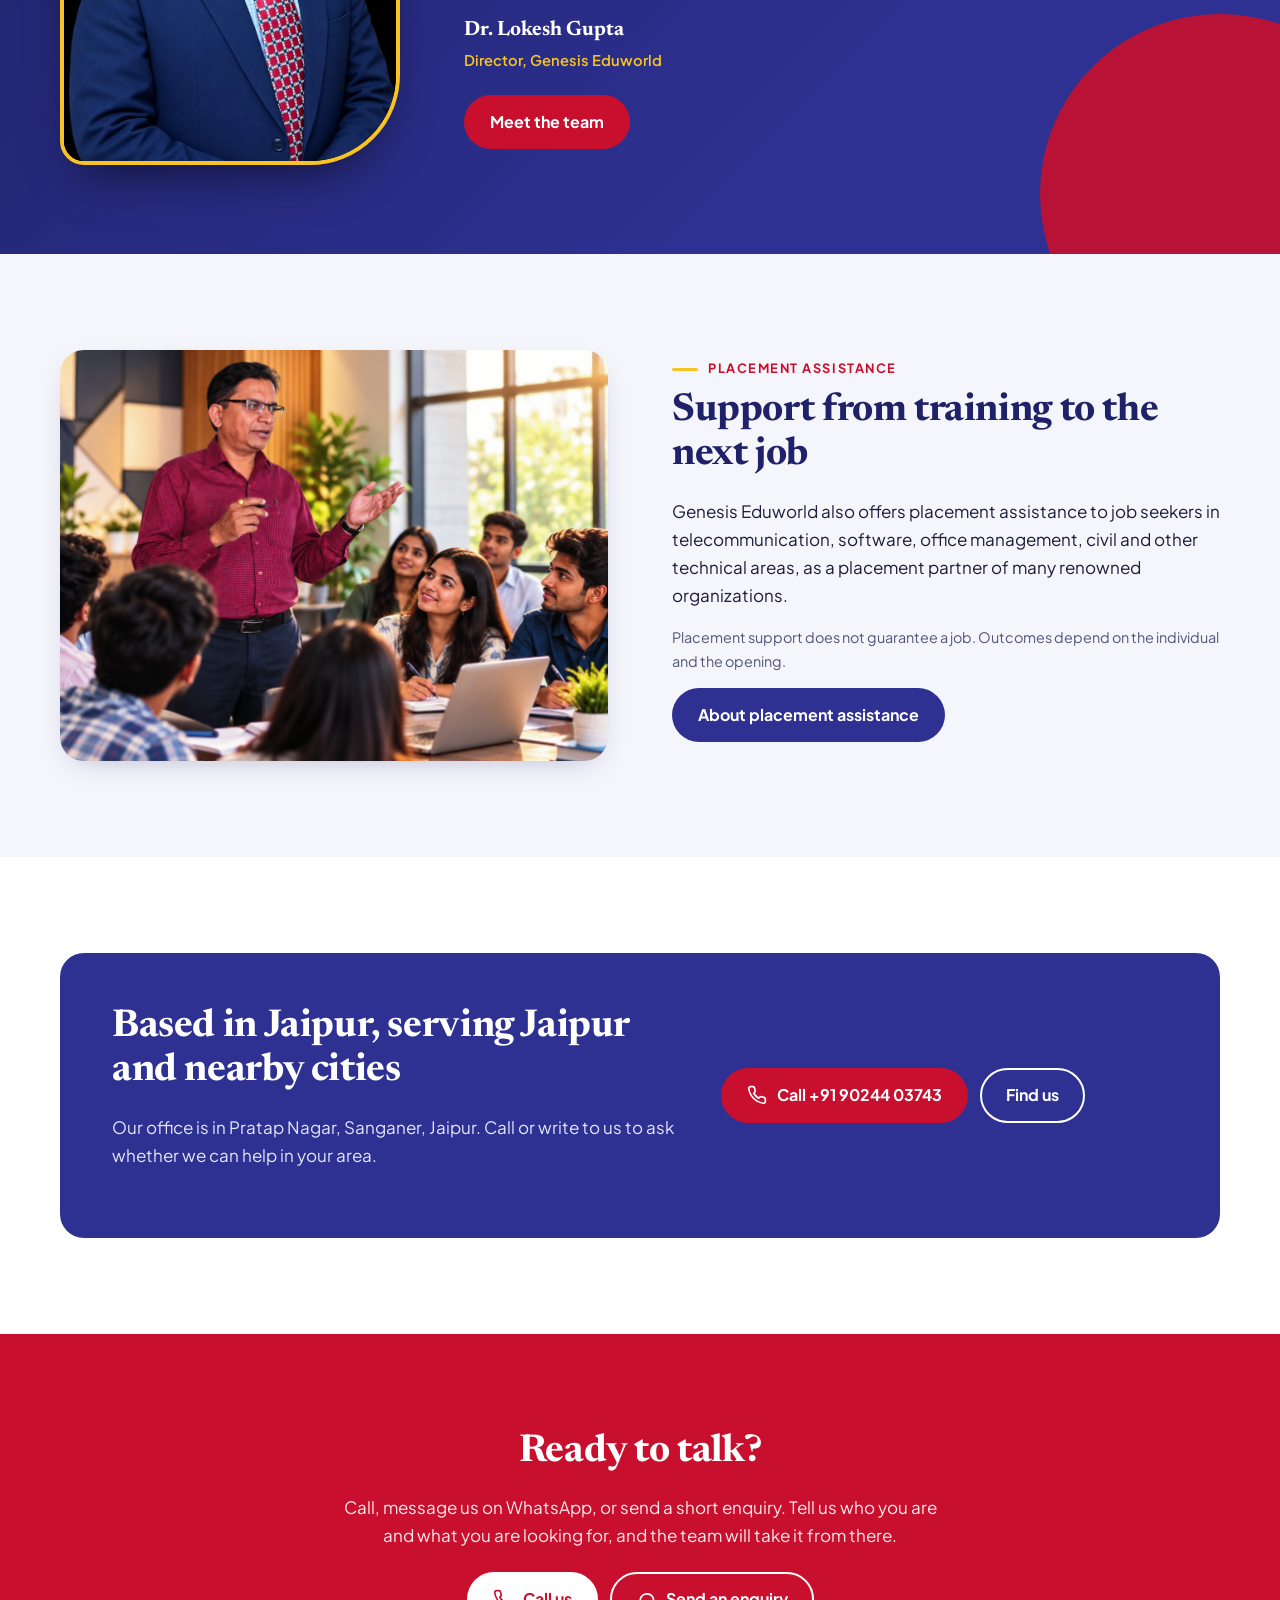
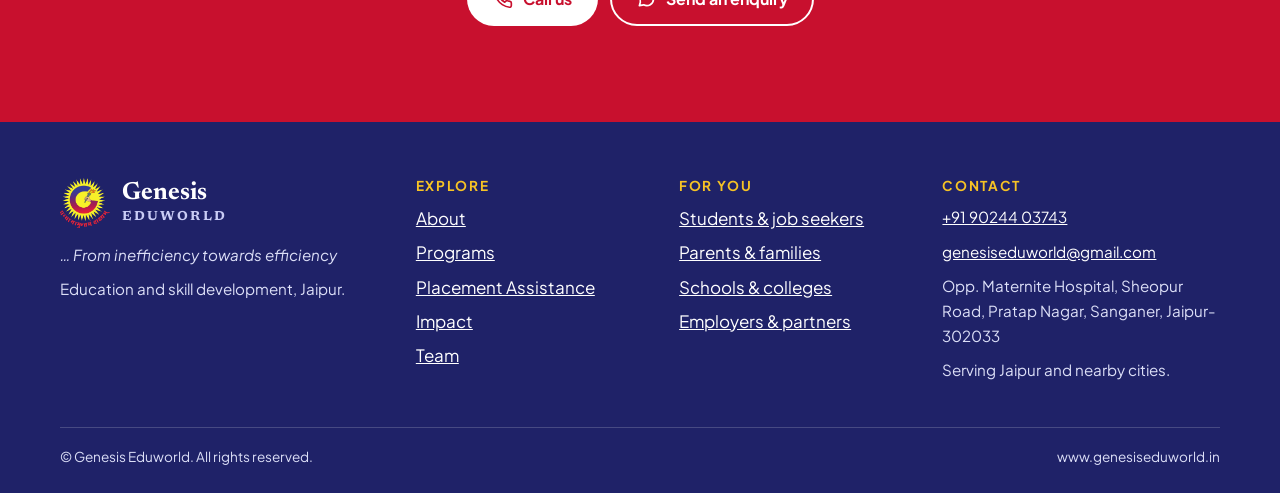
==== commit fc4d1c32: "Add files via upload" ====
--- a/index.html
+++ b/index.html
@@ -67,6 +67,16 @@
 <p class="fine" style="margin-top:18px">Figures are past results from Genesis Eduworld’s company profile, not promises of future outcomes. <a href="impact.html">Read the context</a>.</p>
 </div></section>
 
+
+<section class="dmsg on-dark" aria-labelledby="dm-h"><div class="wrap dm-grid">
+<div class="dm-photo"><img src="assets/lokesh-gupta.jpg" width="800" height="1067" loading="lazy" alt="Dr. Lokesh Gupta, Director of Genesis Eduworld, in a navy suit and red patterned tie."></div>
+<div class="dm-text"><span class="eyebrow">A word from our Director</span>
+<h2 id="dm-h">“More than an institute: a charging, boosting &amp; blasting station for an aspirant’s journey.”</h2>
+<p>We are committed to empowering young individuals through quality skill development, personality enhancement and career-oriented training. Education is not just about acquiring knowledge. It is about building practical skills, confidence, communication, leadership and a positive attitude.</p>
+<p class="dm-sign"><b>Dr. Lokesh Gupta</b><span>Director, Genesis Eduworld</span></p>
+<p><a class="btn btn-primary" href="team.html">Meet the team</a></p></div>
+</div></section>
+
 <section class="tint" aria-labelledby="pl-h"><div class="wrap split">
 <img src="assets/workshop.jpg" width="1100" height="1100" style="aspect-ratio:4/3" loading="lazy" alt="A trainer in a maroon shirt speaking to a seated group of students working on laptops and notebooks during a workshop.">
 <div><span class="eyebrow">Placement assistance</span><h2 id="pl-h">Support from training to the next job</h2>
@@ -78,7 +88,7 @@
 
 <section aria-labelledby="area-h"><div class="wrap"><div class="band">
 <div><h2 id="area-h">Based in Jaipur, serving Jaipur and nearby cities</h2><p>Our office is in Pratap Nagar, Sanganer, Jaipur. Call or write to us to ask whether we can help in your area.</p>
-<p class="flag" role="note"><b>Needs confirmation:</b> The profile does not name the nearby cities. Add them only once Genesis Eduworld confirms.</p></div>
+</div>
 <div class="actions"><a class="btn btn-primary" href="tel:+919024403743"><svg viewBox="0 0 24 24" fill="none" stroke="currentColor" stroke-width="2" stroke-linecap="round" stroke-linejoin="round" aria-hidden="true"><path d="M22 16.9v3a2 2 0 0 1-2.2 2 19.8 19.8 0 0 1-8.6-3.1 19.5 19.5 0 0 1-6-6A19.8 19.8 0 0 1 2.1 4.2 2 2 0 0 1 4.1 2h3a2 2 0 0 1 2 1.7c.1 1 .4 1.9.7 2.8a2 2 0 0 1-.5 2.1L8.1 9.9a16 16 0 0 0 6 6l1.3-1.3a2 2 0 0 1 2.1-.4c.9.3 1.8.6 2.8.7a2 2 0 0 1 1.7 2z"/></svg>Call +91 90244 03743</a><a class="btn btn-outline" style="background:transparent;color:#fff;border-color:#fff" href="contact.html">Find us</a></div>
 </div></div></section>
 <section class="cta" aria-labelledby="cta-h"><div class="wrap"><h2 id="cta-h">Ready to talk?</h2><p>Call, message us on WhatsApp, or send a short enquiry. Tell us who you are and what you are looking for, and the team will take it from there.</p>
--- a/css/style.css
+++ b/css/style.css
@@ -242,3 +242,29 @@
 img{height:auto}
 .band .flag,.band .flag b,.cta .flag{color:#5C4600}
 .band .flag p{color:#5C4600}
+
+/* Director message + portrait */
+.dmsg{background:linear-gradient(135deg,var(--blue-dark) 0%,var(--blue) 70%);color:#fff;position:relative;overflow:hidden;padding-block:clamp(48px,7vw,88px)}
+.dmsg::before{content:"";position:absolute;right:-120px;bottom:-120px;width:360px;height:360px;border-radius:50%;background:var(--red);opacity:.9}
+.dm-grid{display:grid;grid-template-columns:340px 1fr;gap:clamp(28px,5vw,72px);align-items:center;position:relative;z-index:1}
+.dm-photo img{width:100%;aspect-ratio:4/5;object-fit:cover;object-position:50% 12%;border-radius:24px 24px 90px 24px;background:#000;box-shadow:0 24px 50px -20px rgba(0,0,0,.6);border:4px solid var(--yellow)}
+.dmsg h2{color:#fff;font-size:clamp(1.6rem,3.2vw,2.3rem)}
+.dmsg .eyebrow{color:var(--yellow)}
+.dmsg p{color:#E3E5FA}
+.dm-sign{display:flex;flex-direction:column;margin:1.4rem 0}
+.dm-sign b{color:#fff;font-family:var(--serif);font-size:1.3rem}
+.dm-sign span{color:var(--yellow);font-size:.92rem;font-weight:600}
+@media (max-width:820px){.dm-grid{grid-template-columns:1fr}.dm-photo{max-width:300px}}
+.dir-photo img{width:100%;aspect-ratio:4/5;object-fit:cover;object-position:50% 12%;border-radius:20px 20px 80px 20px;background:#000;box-shadow:var(--shadow);border:4px solid var(--yellow)}
+.director{grid-template-columns:340px 1fr}
+@media (max-width:760px){.director{grid-template-columns:1fr}.dir-photo{max-width:300px}}
+.pull{margin:1.4rem 0;padding:20px 24px;border-left:5px solid var(--red);background:var(--tint);border-radius:0 14px 14px 0}
+.pull p{font-family:var(--serif);font-size:1.18rem;line-height:1.5;color:var(--blue-dark);margin:0 0 .7em}
+.pull cite{font-style:normal;font-weight:700;font-size:.9rem;color:var(--red)}
+/* gentle reveal (only when JS is on and motion is allowed) */
+@media (prefers-reduced-motion:no-preference){
+  .js .rv{opacity:0;transform:translateY(18px);transition:opacity .6s ease,transform .6s ease}
+  .js .rv.in{opacity:1;transform:none}
+}
+.site-header.scrolled{box-shadow:0 6px 24px -14px rgba(31,34,104,.45)}
+@media (max-width:820px){.dmsg::before{width:200px;height:200px;right:-90px;bottom:-90px}.dmsg .btn-primary{background:#fff;color:var(--red)}}
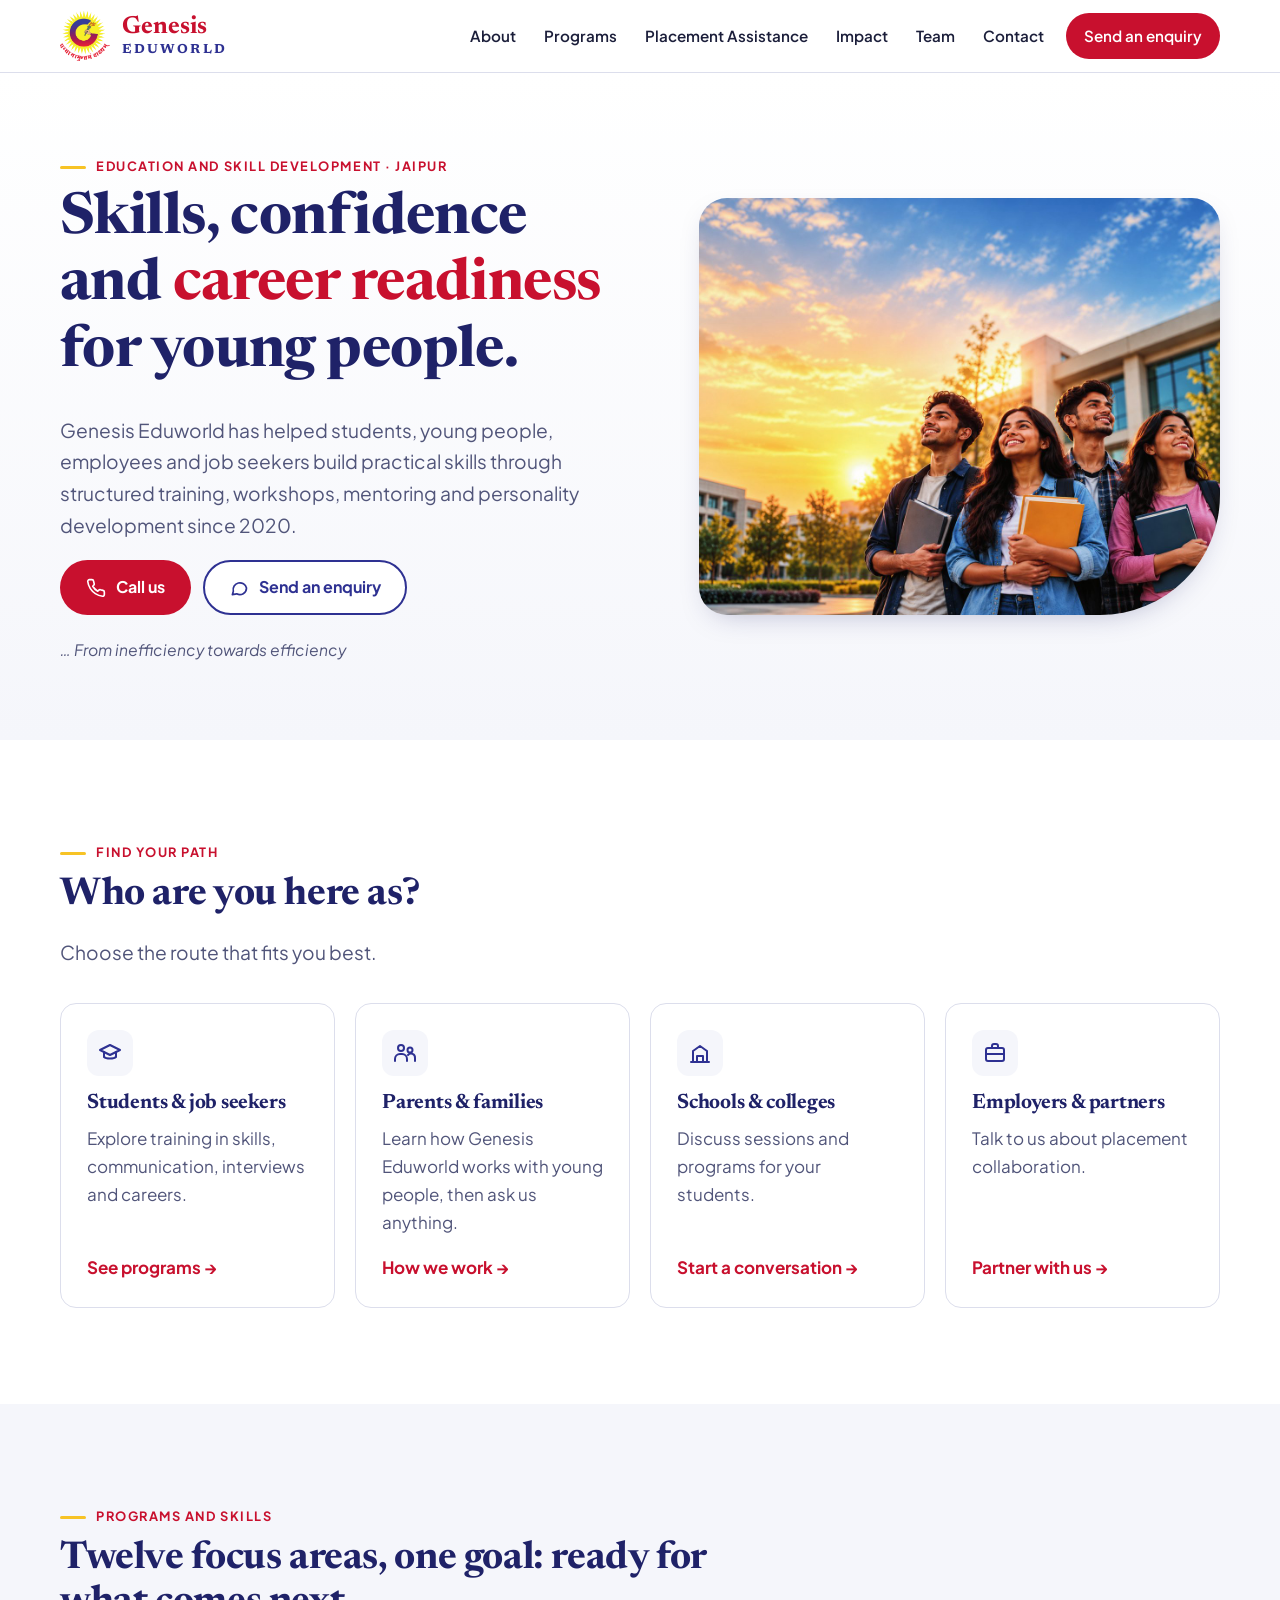
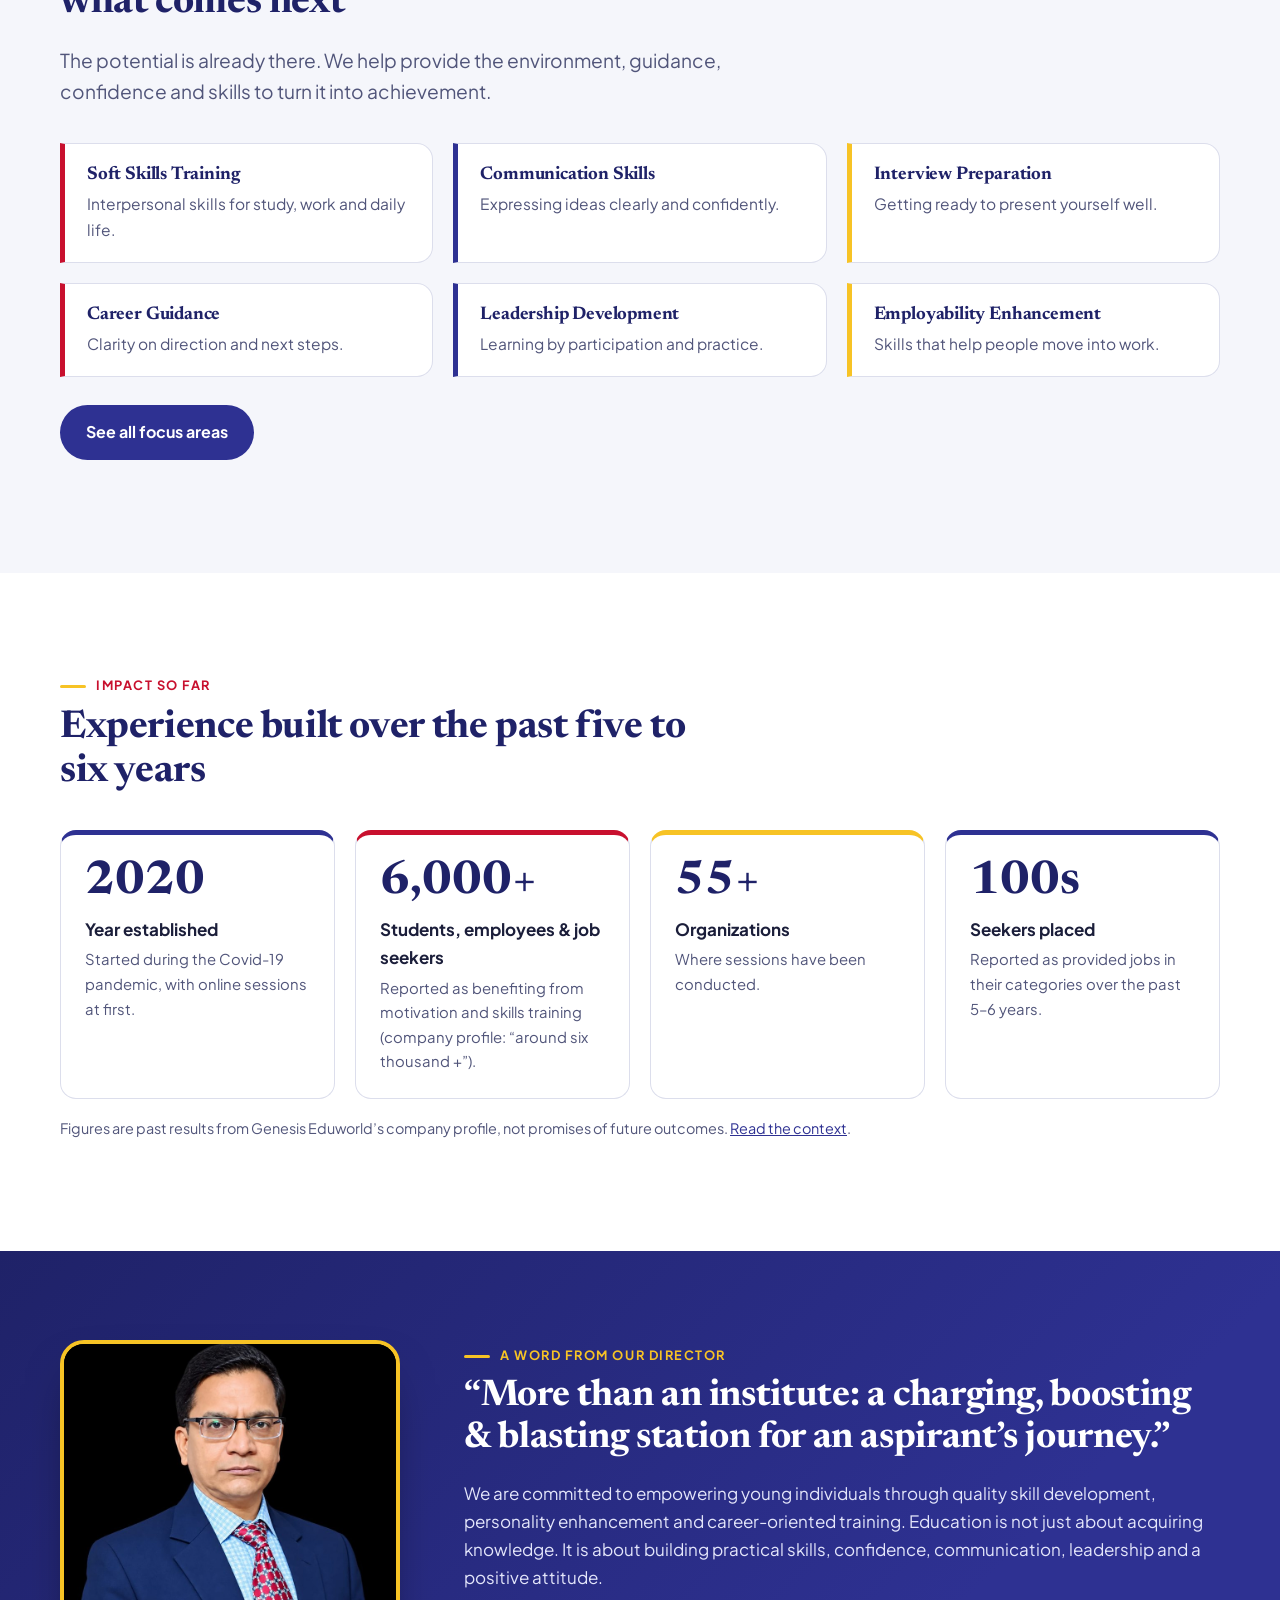
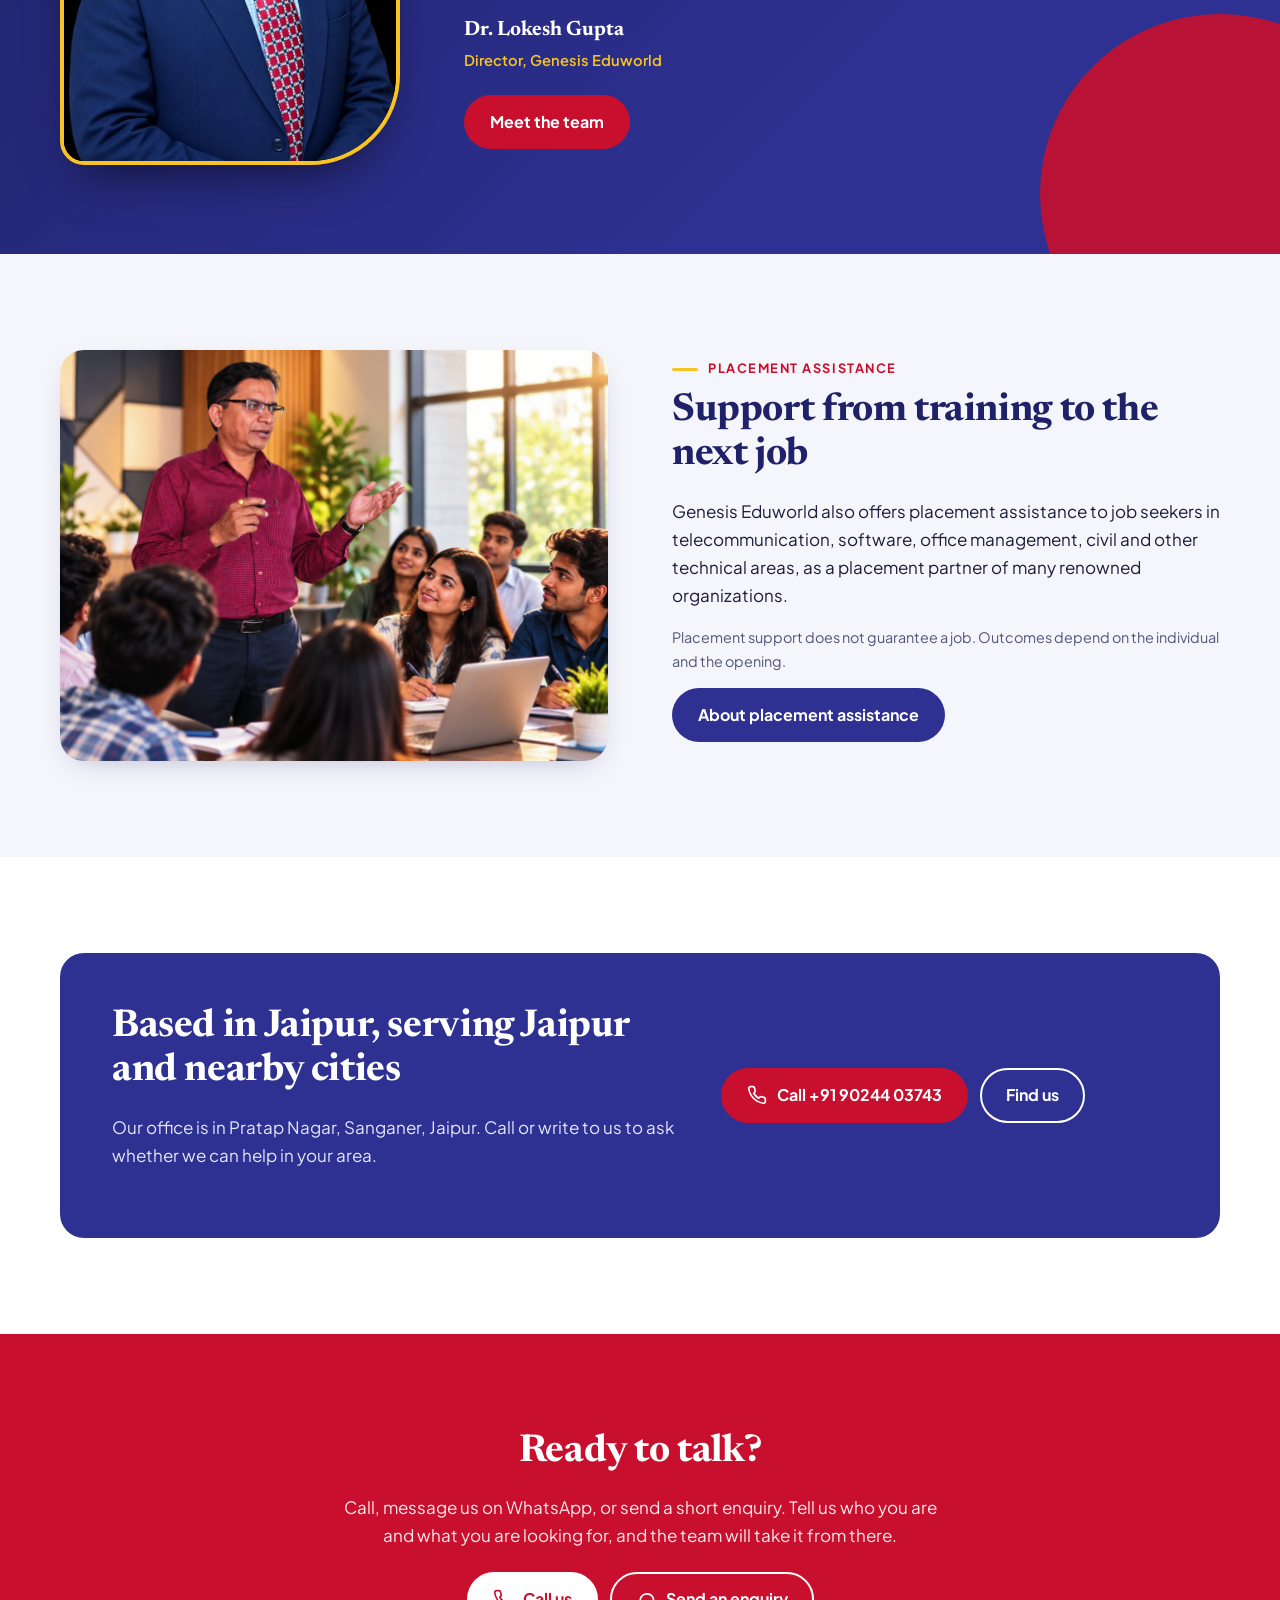
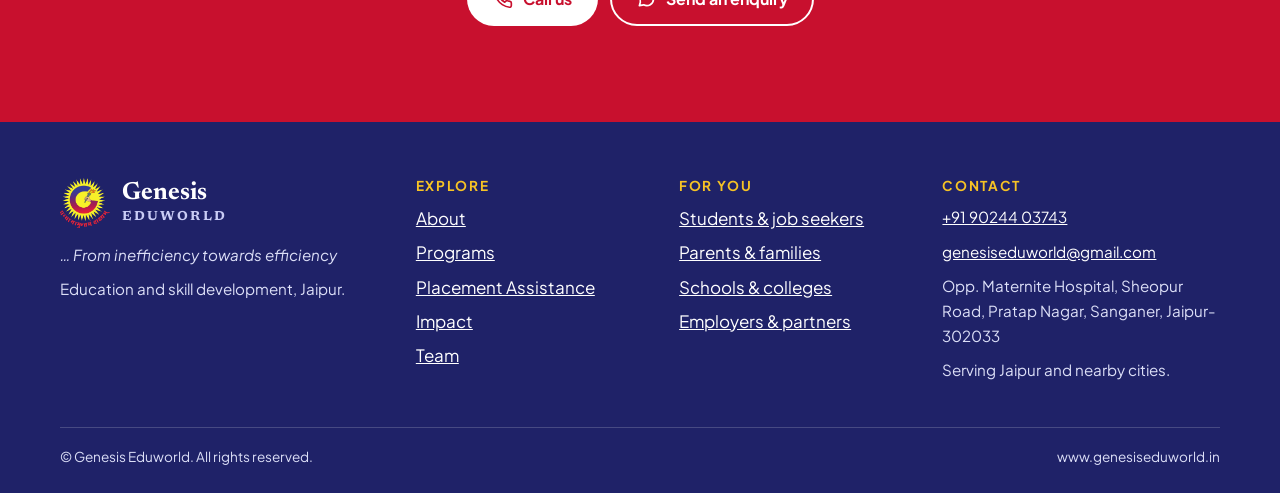
==== commit 8ba42177: "Update index.html" ====
--- a/index.html
+++ b/index.html
@@ -31,7 +31,7 @@
 <p class="tagline">… From inefficiency towards efficiency</p>
 </div>
 <div class="hero-photo"><img src="assets/hero-students.jpg" width="1200" height="960" alt="Four smiling students holding books and looking ahead in warm evening light outside a campus building." fetchpriority="high">
-<p class="photo-note"><span class="tag-temp">Temporary image</span></p></div>
+</div>
 </div></section>
 
 <section aria-labelledby="path-h"><div class="wrap">
@@ -83,7 +83,7 @@
 <p>Genesis Eduworld also offers placement assistance to job seekers in telecommunication, software, office management, civil and other technical areas, as a placement partner of many renowned organizations.</p>
 <p class="fine">Placement support does not guarantee a job. Outcomes depend on the individual and the opening.</p>
 <p><a class="btn btn-blue" href="placement.html">About placement assistance</a> </p>
-<p class="photo-note"><span class="tag-temp">Temporary image</span></p></div>
+</div>
 </div></section>
 
 <section aria-labelledby="area-h"><div class="wrap"><div class="band">
